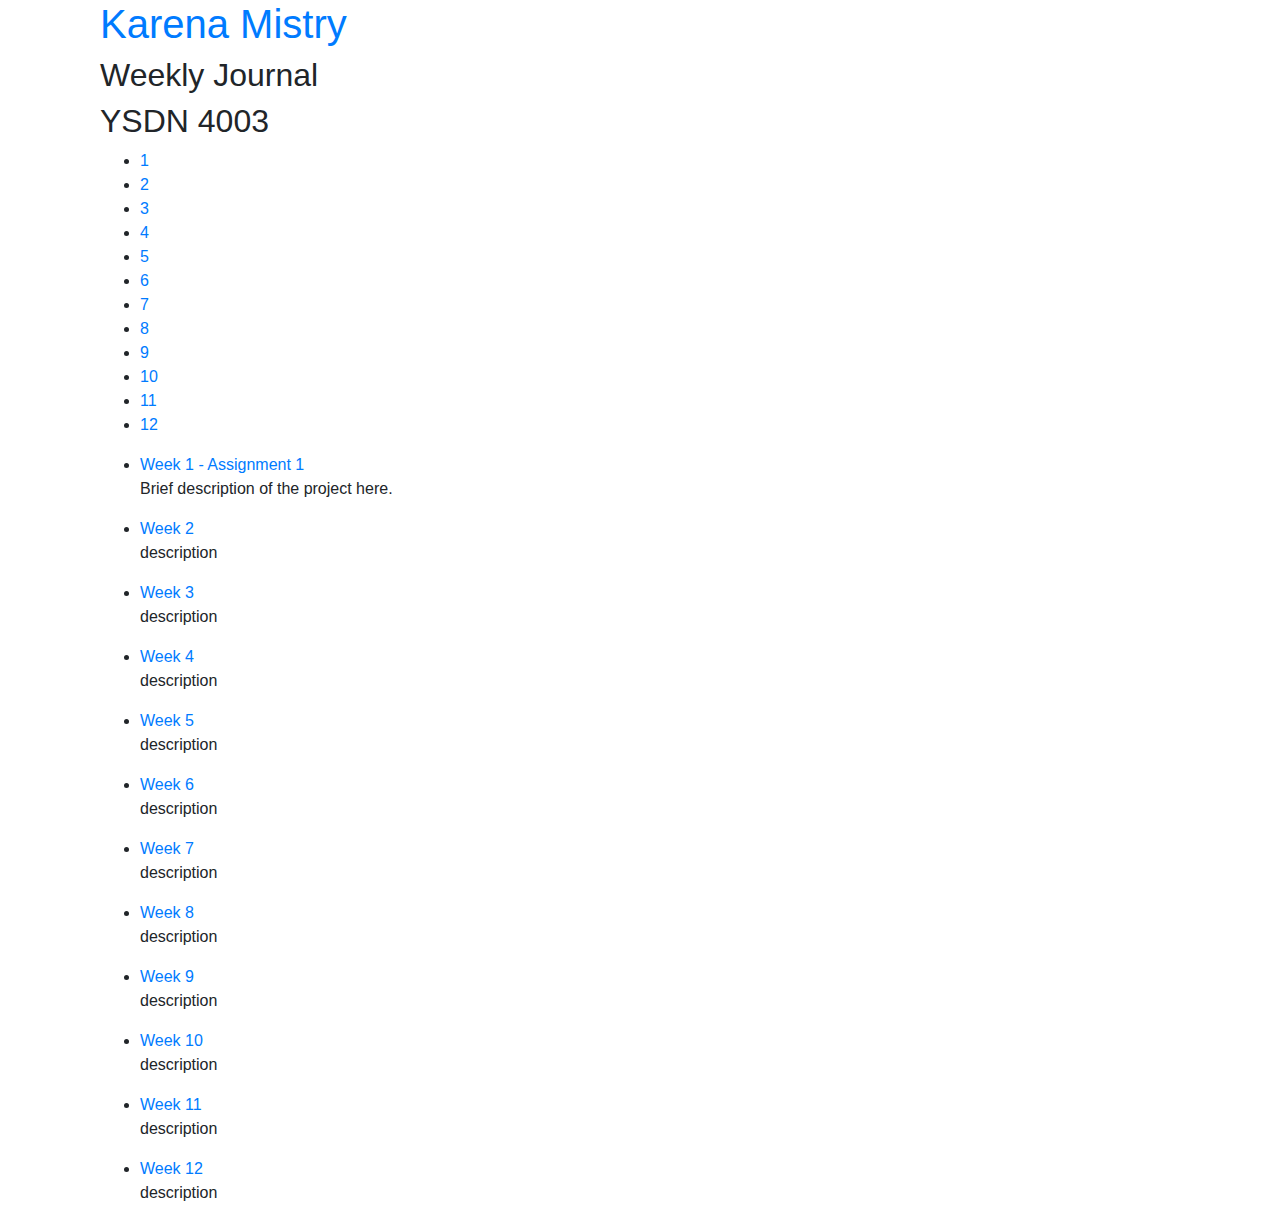
==== index.html @ 9c0b6291 "Update index.html" ====
<!DOCTYPE html>
<html lang="en" dir="ltr">
  <head>
    <meta charset="utf-8">
    <link rel="stylesheet" href="https://stackpath.bootstrapcdn.com/bootstrap/4.3.1/css/bootstrap.min.css" integrity="sha384-ggOyR0iXCbMQv3Xipma34MD+dH/1fQ784/j6cY/iJTQUOhcWr7x9JvoRxT2MZw1T" crossorigin="anonymous">
    <script src="https://stackpath.bootstrapcdn.com/bootstrap/4.3.1/js/bootstrap.min.js" integrity="sha384-JjSmVgyd0p3pXB1rRibZUAYoIIy6OrQ6VrjIEaFf/nJGzIxFDsf4x0xIM+B07jRM" crossorigin="anonymous"></script>
    <link rel="stylesheet" href="styles.css">
    <title>Karena's Website</title>
  </head>
  <body>

<div class="container" id="all">

  <div class="container" id="box-left">
    <div class="row">
      <div class="col-4" id="left">
        <h1><a href="index.html">Karena Mistry </a></h1>
        <div id="left-titles">
          <h2>Weekly Journal</h2>
          <h2>YSDN 4003</h2>
          <ul id="left-list">
            <li><a href="#">1</a></li>
            <li><a href="#">2</a></li>
            <li><a href="#">3</a></li>
            <li><a href="#">4</a></li>
            <li><a href="#">5</a></li>
            <li><a href="#">6</a></li>
            <li><a href="#">7</a></li>
            <li><a href="#">8</a></li>
            <li><a href="#">9</a></li>
            <li><a href="#">10</a></li>
            <li><a href="#">11</a></li>
            <li><a href="#">12</a></li>
          </ul>
        </div>
      </div>
    </div>
  </div>

  <div class="container" id="box-right">
    <div class="row">
      <div class="col-8" id="list">
        <ul>
          <li>
            <a href="assignment_1.html">Week 1 - Assignment 1</a>
            <p>Brief description of the project here. </p>
          </li>
          <li>
            <a href="#">Week 2</a>
            <p>description</p>
          </li>
          <li>
            <a href="#">Week 3</a>
            <p>description</p>
          </li>
          <li>
            <a href="#">Week 4</a>
            <p>description</p>
          </li>
          <li>
            <a href="#">Week 5</a>
            <p>description</p>
          </li>
          <li>
            <a href="#">Week 6</a>
            <p>description</p>
          </li>
          <li>
            <a href="#">Week 7</a>
            <p>description</p>
          </li>
          <li>
            <a href="#">Week 8</a>
            <p>description</p>
          </li>
          <li>
            <a href="#">Week 9</a>
            <p>description</p>
          </li>
          <li>
            <a href="#">Week 10</a>
            <p>description</p>
          </li>
          <li>
            <a href="#">Week 11</a>
            <p>description</p>
          </li>
          <li>
            <a href="#">Week 12</a>
            <p>description</p>
          </li>
        </ul>
      </div>
    </div>
  </div>
</div>








  </body>
</html>
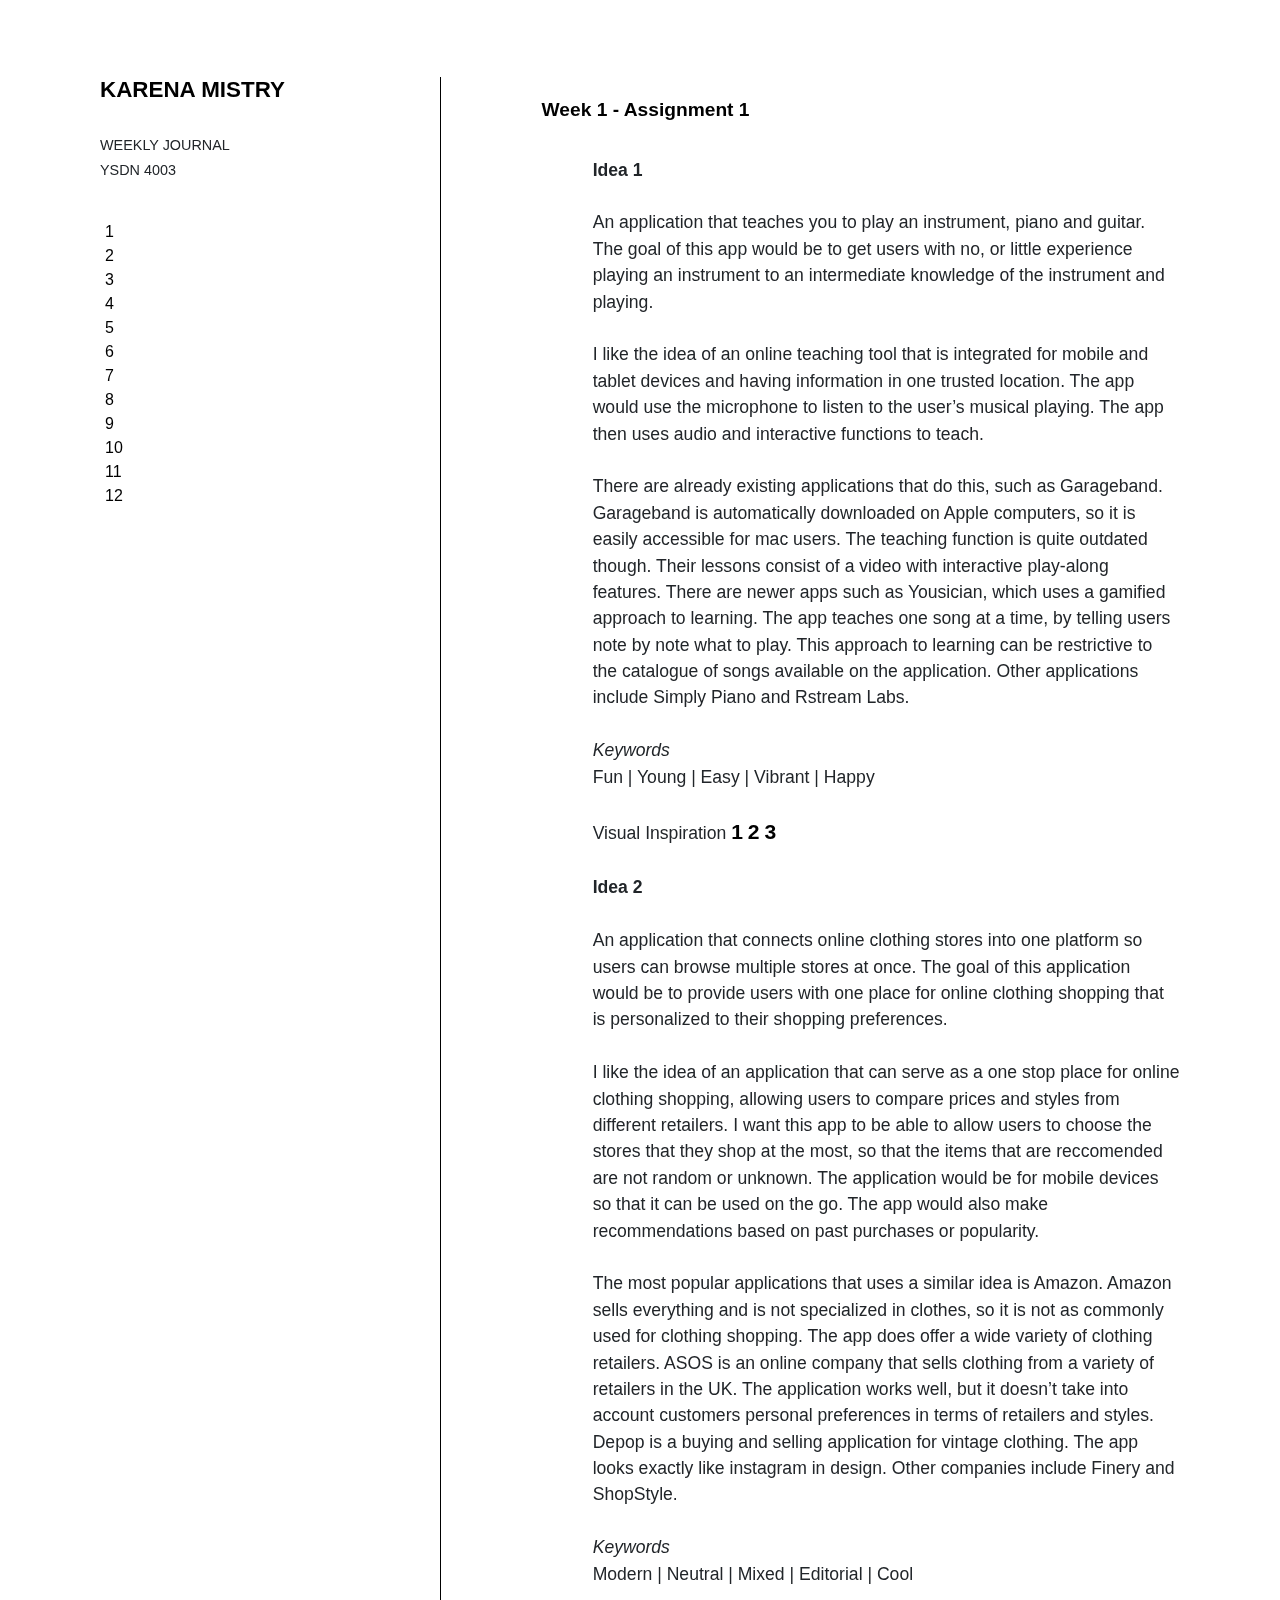
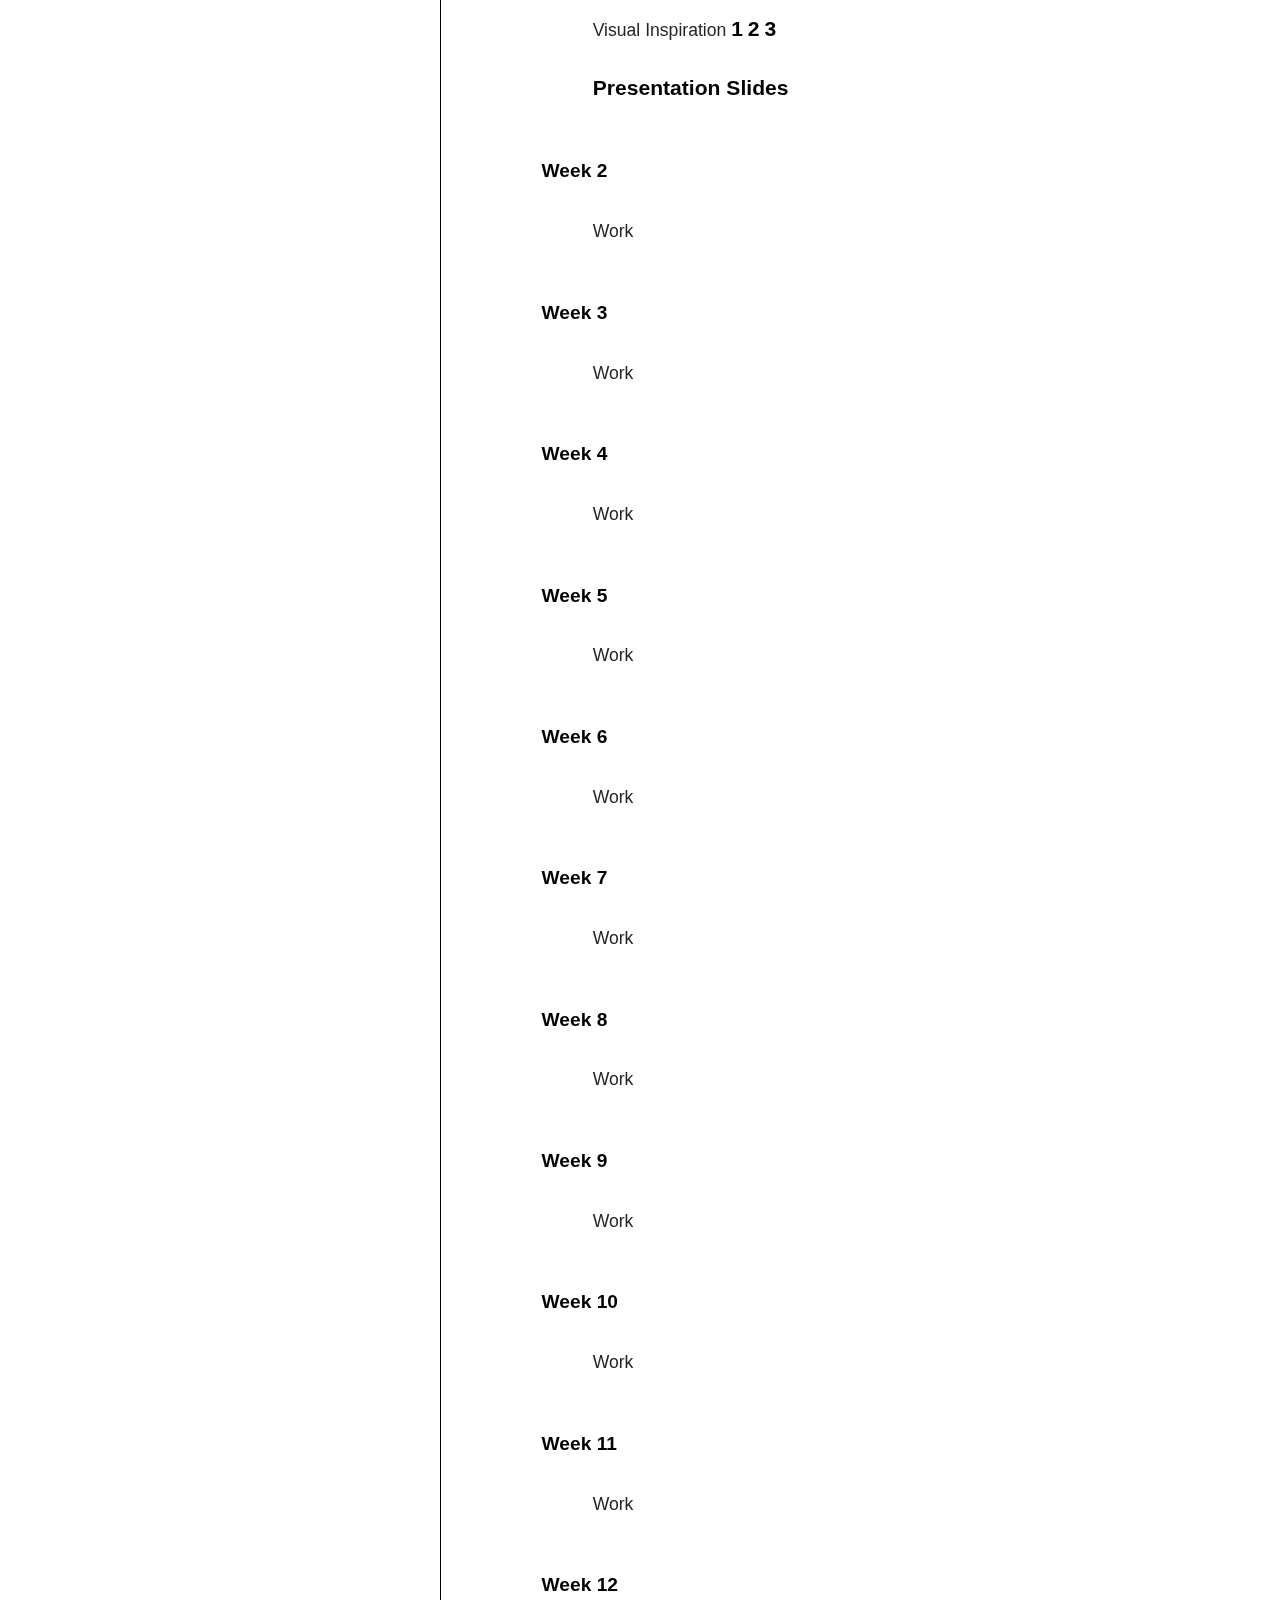
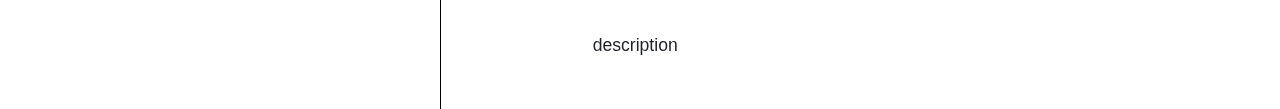
==== commit 6545f765: "Add files via upload" ====
--- a/index.html
+++ b/index.html
@@ -1,6 +1,7 @@
 <!DOCTYPE html>
 <html lang="en" dir="ltr">
   <head>
+    <link href="https://fonts.googleapis.com/css?family=Manjari:100,400,700&display=swap" rel="stylesheet">
     <meta charset="utf-8">
     <link rel="stylesheet" href="https://stackpath.bootstrapcdn.com/bootstrap/4.3.1/css/bootstrap.min.css" integrity="sha384-ggOyR0iXCbMQv3Xipma34MD+dH/1fQ784/j6cY/iJTQUOhcWr7x9JvoRxT2MZw1T" crossorigin="anonymous">
     <script src="https://stackpath.bootstrapcdn.com/bootstrap/4.3.1/js/bootstrap.min.js" integrity="sha384-JjSmVgyd0p3pXB1rRibZUAYoIIy6OrQ6VrjIEaFf/nJGzIxFDsf4x0xIM+B07jRM" crossorigin="anonymous"></script>
@@ -13,24 +14,24 @@
 
   <div class="container" id="box-left">
     <div class="row">
-      <div class="col-4" id="left">
+      <div class="col-3" id="left">
         <h1><a href="index.html">Karena Mistry </a></h1>
         <div id="left-titles">
           <h2>Weekly Journal</h2>
           <h2>YSDN 4003</h2>
           <ul id="left-list">
-            <li><a href="#">1</a></li>
-            <li><a href="#">2</a></li>
-            <li><a href="#">3</a></li>
-            <li><a href="#">4</a></li>
-            <li><a href="#">5</a></li>
-            <li><a href="#">6</a></li>
-            <li><a href="#">7</a></li>
-            <li><a href="#">8</a></li>
-            <li><a href="#">9</a></li>
-            <li><a href="#">10</a></li>
-            <li><a href="#">11</a></li>
-            <li><a href="#">12</a></li>
+            <li><a href="#name-1">1</a></li>
+            <li><a href="#name-2">2</a></li>
+            <li><a href="#name-3">3</a></li>
+            <li><a href="#name-4">4</a></li>
+            <li><a href="#name-5">5</a></li>
+            <li><a href="#name-6">6</a></li>
+            <li><a href="#name-7">7</a></li>
+            <li><a href="#name-8">8</a></li>
+            <li><a href="#name-9">9</a></li>
+            <li><a href="#name-10">10</a></li>
+            <li><a href="#name-11">11</a></li>
+            <li><a href="#name-12">12</a></li>
           </ul>
         </div>
       </div>
@@ -39,54 +40,92 @@
 
   <div class="container" id="box-right">
     <div class="row">
-      <div class="col-8" id="list">
+      <div class="col-12" id="list">
         <ul>
           <li>
-            <a href="assignment_1.html">Week 1 - Assignment 1</a>
-            <p>Brief description of the project here. </p>
+            <a id="name-1" href="#">Week 1 - Assignment 1</a>
+            <p>
+              <strong>Idea 1</strong>
+              <br><br>
+              An application that teaches you to play an instrument, piano and guitar.
+              The goal of this app would be to get users with no, or little experience playing an instrument to an intermediate knowledge of the instrument and playing.
+              <br><br>
+              I like the idea of an online teaching tool that is integrated for mobile and tablet devices and having information in one trusted location. The app would use the microphone to listen to the user’s musical playing. The app then uses audio and interactive functions to teach.
+              <br><br>
+              There are already existing applications that do this, such as Garageband. Garageband is automatically downloaded on Apple computers, so it is easily accessible for mac users. The teaching function is quite outdated though. Their lessons consist of a video with interactive play-along features. There are newer apps such as Yousician, which uses a gamified approach to learning. The app teaches one song at a time, by telling users note by note what to play. This approach to learning can be restrictive to the catalogue of songs available on the application. Other applications include Simply Piano and Rstream Labs.
+              <br><br>
+              <em>Keywords</em>
+              <br>
+              Fun | Young | Easy | Vibrant | Happy
+              <br><br>
+              Visual Inspiration
+              <a href="https://dribbble.com/shots/3319431-fretShapes-guitar-scale-visualizer-UI?utm_source=Clipboard_Shot&utm_campaign=raleighgreen&utm_content=fretShapes%20guitar%20scale%20visualizer%20UI&utm_medium=Social_Share">1</a>
+              <a href="https://dribbble.com/shots/3319431-fretShapes-guitar-scale-visualizer-UI?utm_source=Clipboard_Shot&utm_campaign=raleighgreen&utm_content=fretShapes%20guitar%20scale%20visualizer%20UI&utm_medium=Social_Share">2</a>
+              <a href="https://dribbble.com/shots/2330166-Cheeky-Fingers-App-Piano-Chord?utm_source=Clipboard_Shot&utm_campaign=mulhoon&utm_content=Cheeky%20Fingers%20App%20-%20Piano%20Chord&utm_medium=Social_Share">3</a>              <br><br>
+              <strong>Idea 2</strong>
+              <br><br>
+              An application that connects online clothing stores into one platform so users can browse multiple stores at once.
+              The goal of this application would be to provide users with one place for online clothing shopping that is personalized to their shopping preferences.
+              <br><br>
+              I like the idea of an application that can serve as a one stop place for online clothing shopping, allowing users to compare prices and styles from different retailers. I want this app to be able to allow users to choose the stores that they shop at the most, so that the items that are reccomended are not random or unknown. The application would be for mobile devices so that it can be used on the go. The app would also make recommendations based on past purchases or popularity.
+              <br><br>
+              The most popular applications that uses a similar idea is Amazon. Amazon sells everything and is not specialized in clothes, so it is not as commonly used for clothing shopping. The app does offer a wide variety of clothing retailers. ASOS is an online company that sells clothing from a variety of retailers in the UK. The application works well, but it doesn’t take into account customers personal preferences in terms of retailers and styles. Depop is a buying and selling application for vintage clothing. The app looks exactly like instagram in design. Other companies include Finery and ShopStyle.
+              <br><br>
+              <em>Keywords</em>
+              <br>
+              Modern | Neutral | Mixed | Editorial | Cool
+              <br><br>
+              Visual Inspiration
+              <a href="https://dribbble.com/shots/7055617-A-WQ-Young-Lab-Stories-Page-Cinema4D-Animation?utm_source=Clipboard_Shot&utm_campaign=Zhenya_Artem&utm_content=A%2BWQ%20%2F%20Young%20Lab%20Stories%20Page%20Cinema4D%20Animation&utm_medium=Social_Share">1</a>
+              <a href="https://dribbble.com/shots/5628090-Roxane-fashion-store-homepage-mobile-ver?utm_source=Clipboard_Shot&utm_campaign=dawidtomczyk&utm_content=Roxane%20fashion%20store%20-%20homepage%20mobile%20ver&utm_medium=Social_Share">2</a>
+              <a href="https://dribbble.com/shots/5364378-Sneakers-Exploration?utm_source=Clipboard_Shot&utm_campaign=jakesunshine&utm_content=Sneakers%20-%20Exploration&utm_medium=Social_Share">3</a>
+              <br><br>
+              <a href="#">Presentation Slides</a>
+
+            </p>
           </li>
           <li>
-            <a href="#">Week 2</a>
-            <p>description</p>
+            <a id="name-2" href="#">Week 2</a>
+            <p>Work</p>
           </li>
           <li>
-            <a href="#">Week 3</a>
-            <p>description</p>
+            <a id="name-3" href="#">Week 3</a>
+            <p>Work</p>
           </li>
           <li>
-            <a href="#">Week 4</a>
-            <p>description</p>
+            <a id="name-4" href="#">Week 4</a>
+            <p>Work</p>
           </li>
           <li>
-            <a href="#">Week 5</a>
-            <p>description</p>
+            <a id="name-5" href="#">Week 5</a>
+            <p>Work</p>
           </li>
           <li>
-            <a href="#">Week 6</a>
-            <p>description</p>
+            <a id="name-6" href="#">Week 6</a>
+            <p>Work</p>
           </li>
           <li>
-            <a href="#">Week 7</a>
-            <p>description</p>
+            <a id="name-7" href="#">Week 7</a>
+            <p>Work</p>
           </li>
           <li>
-            <a href="#">Week 8</a>
-            <p>description</p>
+            <a id="name-8" href="#">Week 8</a>
+            <p>Work</p>
           </li>
           <li>
-            <a href="#">Week 9</a>
-            <p>description</p>
+            <a id="name-9" href="#">Week 9</a>
+            <p>Work</p>
           </li>
           <li>
-            <a href="#">Week 10</a>
-            <p>description</p>
+            <a id="name-10" href="#">Week 10</a>
+            <p>Work</p>
           </li>
           <li>
-            <a href="#">Week 11</a>
-            <p>description</p>
+            <a id="name-11" href="#">Week 11</a>
+            <p>Work</p>
           </li>
           <li>
-            <a href="#">Week 12</a>
+            <a id="name-12" href="#">Week 12</a>
             <p>description</p>
           </li>
         </ul>
--- a/styles.css
+++ b/styles.css
@@ -0,0 +1,61 @@
+/* -------------------Index Page CSS----------------------------------*/
+
+body{
+/*  font-family: 'Manjari', sans-serif;*/
+}
+#all{
+padding-top: 6%;
+}
+#left{
+}
+#left h1{
+  font-size: 1.4em;
+  text-transform: uppercase;
+  font-weight: bold;
+}
+#left a{
+  color: black;
+}
+#left-titles{
+  padding-top: 10%;
+}
+#left h2{
+  font-size: 0.9em;
+  text-transform: uppercase;
+}
+#list{
+  border-left: double 1px black;
+  padding-left: 8%
+}
+#list a{
+  font-size: 1.2em;
+  font-weight: bold;
+  color: black;
+}
+#list li{
+  padding: 3% 0 3%;
+  list-style: none;
+}
+#list p{
+  font-size: 1.1em;
+}
+#box-left{
+  position: fixed;
+}
+#box-right{
+  width: 68%;
+  float: right;
+}
+#box-right p{
+  padding: 5% 0% 0% 8%;
+}
+#left-list li{
+  list-style: none;
+}
+#left-list {
+  margin-top: 40px;
+  padding-left: 5px;
+}
+#link-mini{
+  font-size: 0.3em!;
+}
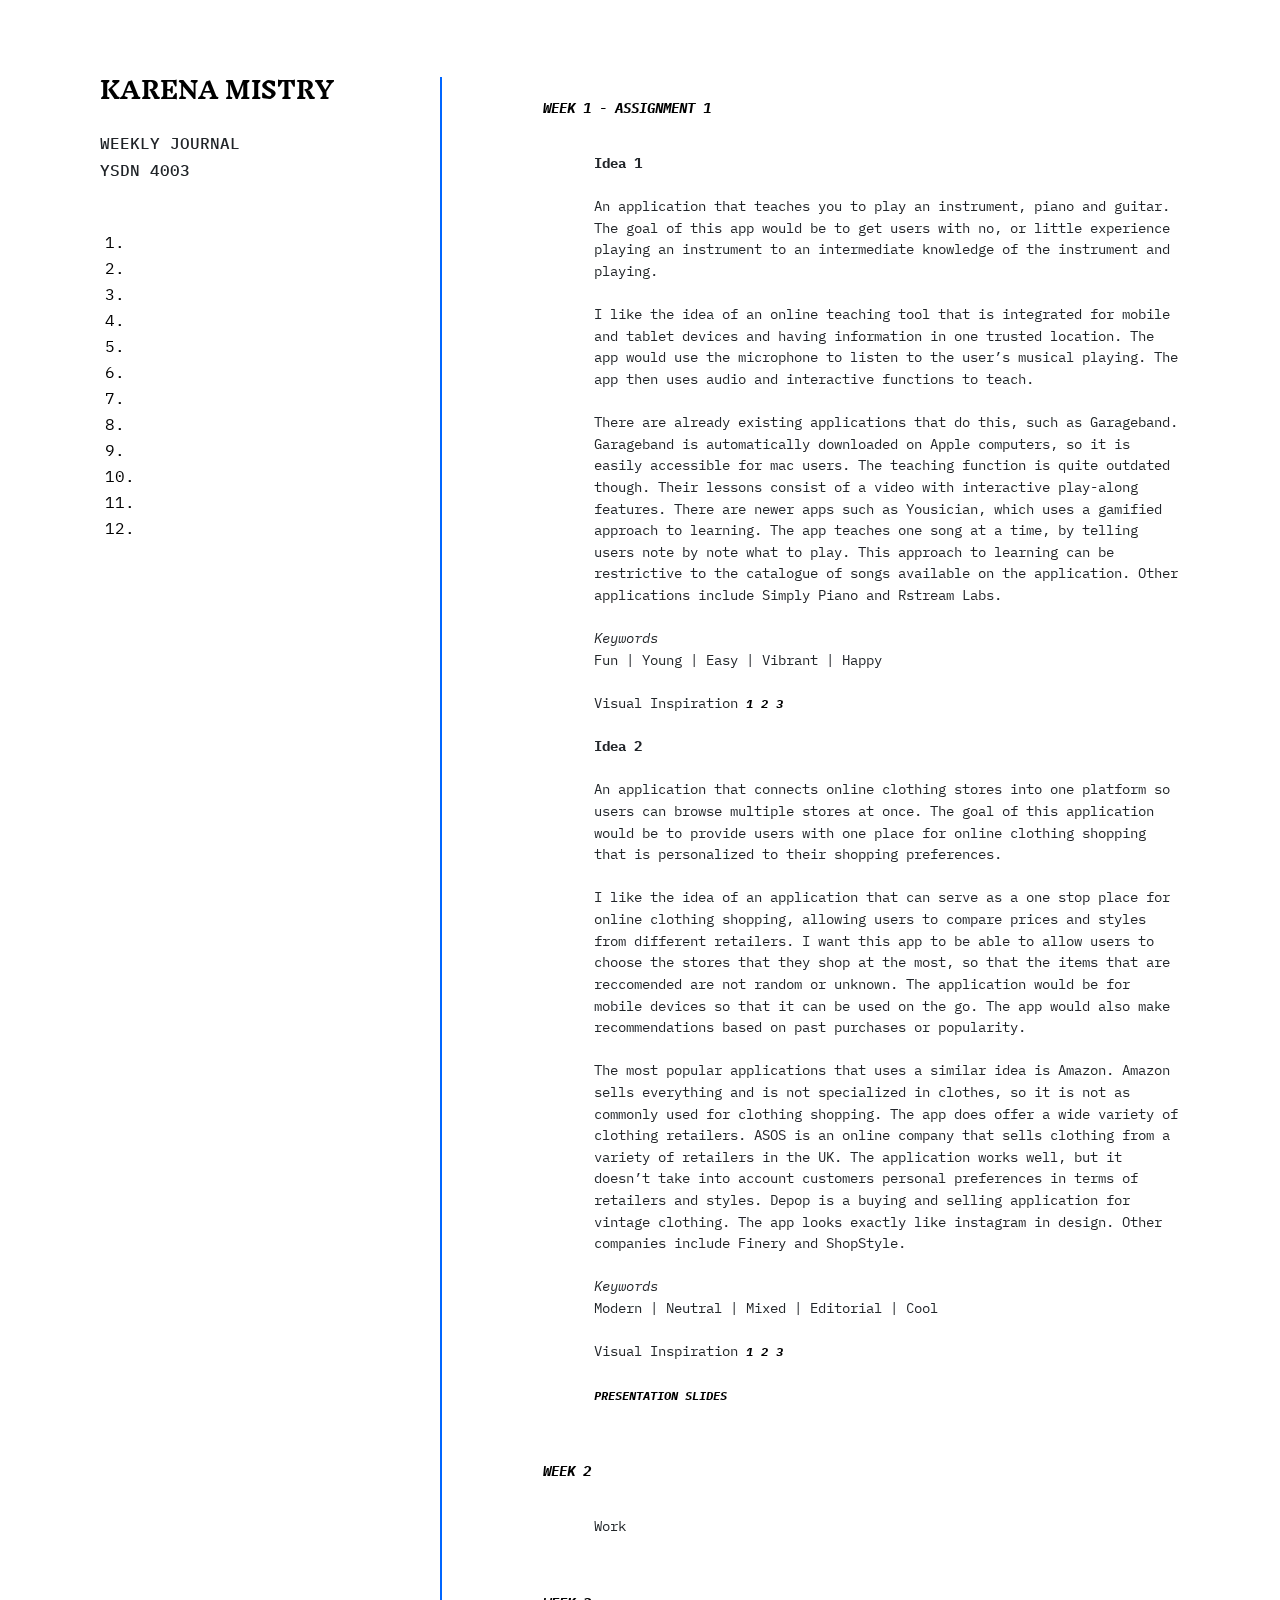
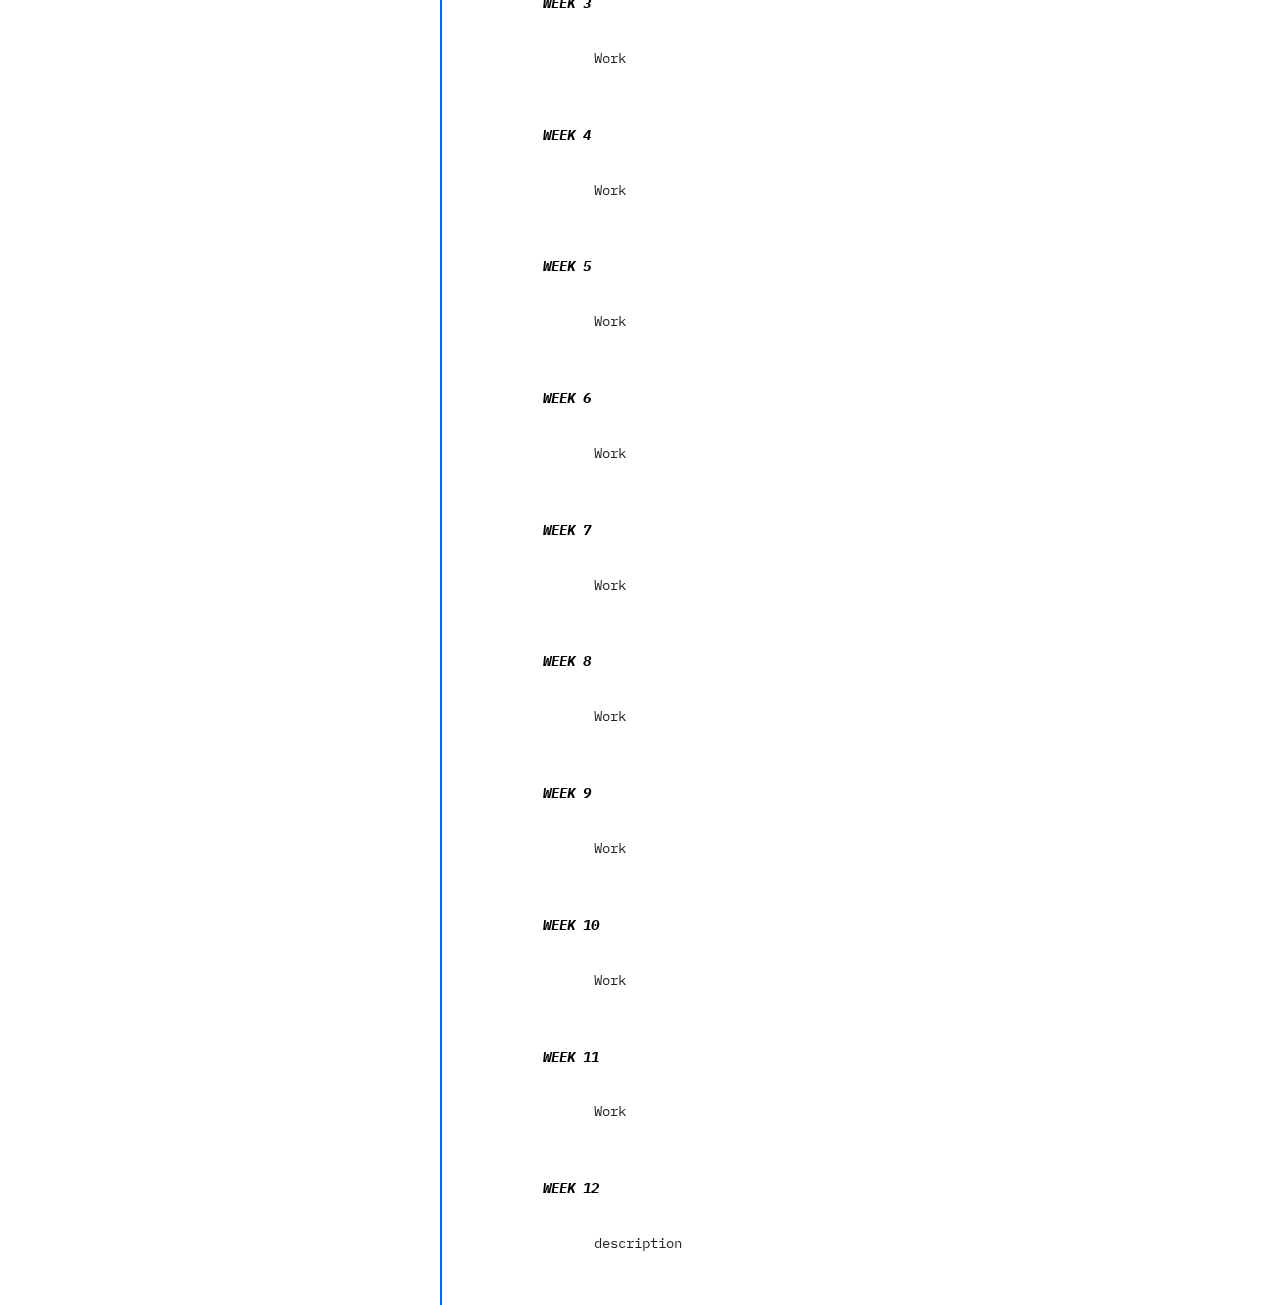
==== commit ed20d485: "Add files via upload" ====
--- a/index.html
+++ b/index.html
@@ -1,7 +1,7 @@
 <!DOCTYPE html>
 <html lang="en" dir="ltr">
   <head>
-    <link href="https://fonts.googleapis.com/css?family=Manjari:100,400,700&display=swap" rel="stylesheet">
+    <link href="https://fonts.googleapis.com/css?family=IBM+Plex+Mono:300,400,700i|Inknut+Antiqua:300,400,700,900" rel="stylesheet">
     <meta charset="utf-8">
     <link rel="stylesheet" href="https://stackpath.bootstrapcdn.com/bootstrap/4.3.1/css/bootstrap.min.css" integrity="sha384-ggOyR0iXCbMQv3Xipma34MD+dH/1fQ784/j6cY/iJTQUOhcWr7x9JvoRxT2MZw1T" crossorigin="anonymous">
     <script src="https://stackpath.bootstrapcdn.com/bootstrap/4.3.1/js/bootstrap.min.js" integrity="sha384-JjSmVgyd0p3pXB1rRibZUAYoIIy6OrQ6VrjIEaFf/nJGzIxFDsf4x0xIM+B07jRM" crossorigin="anonymous"></script>
@@ -14,24 +14,24 @@
 
   <div class="container" id="box-left">
     <div class="row">
-      <div class="col-3" id="left">
+      <div class="col" id="left">
         <h1><a href="index.html">Karena Mistry </a></h1>
-        <div id="left-titles">
+        <div id="left-subheadings">
           <h2>Weekly Journal</h2>
           <h2>YSDN 4003</h2>
-          <ul id="left-list">
-            <li><a href="#name-1">1</a></li>
-            <li><a href="#name-2">2</a></li>
-            <li><a href="#name-3">3</a></li>
-            <li><a href="#name-4">4</a></li>
-            <li><a href="#name-5">5</a></li>
-            <li><a href="#name-6">6</a></li>
-            <li><a href="#name-7">7</a></li>
-            <li><a href="#name-8">8</a></li>
-            <li><a href="#name-9">9</a></li>
-            <li><a href="#name-10">10</a></li>
-            <li><a href="#name-11">11</a></li>
-            <li><a href="#name-12">12</a></li>
+          <ul id="number-list">
+            <li><a href="#name-1">1.</a></li>
+            <li><a href="#name-2">2.</a></li>
+            <li><a href="#name-3">3.</a></li>
+            <li><a href="#name-4">4.</a></li>
+            <li><a href="#name-5">5.</a></li>
+            <li><a href="#name-6">6.</a></li>
+            <li><a href="#name-7">7.</a></li>
+            <li><a href="#name-8">8.</a></li>
+            <li><a href="#name-9">9.</a></li>
+            <li><a href="#name-10">10.</a></li>
+            <li><a href="#name-11">11.</a></li>
+            <li><a href="#name-12">12.</a></li>
           </ul>
         </div>
       </div>
@@ -40,7 +40,7 @@
 
   <div class="container" id="box-right">
     <div class="row">
-      <div class="col-12" id="list">
+      <div class="col" id="list">
         <ul>
           <li>
             <a id="name-1" href="#">Week 1 - Assignment 1</a>
--- a/styles.css
+++ b/styles.css
@@ -1,46 +1,71 @@
-/* -------------------Index Page CSS----------------------------------*/
+/* -------------------LEFT----------------------------------*/
 
 body{
-/*  font-family: 'Manjari', sans-serif;*/
 }
 #all{
 padding-top: 6%;
 }
+#box-left{
+  position: fixed;
+}
 #left{
 }
+/* TITLE : KARENA MISTRY */
 #left h1{
   font-size: 1.4em;
+  font-family: 'Inknut Antiqua', serif;
+  font-weight: 700;
   text-transform: uppercase;
-  font-weight: bold;
 }
 #left a{
   color: black;
 }
-#left-titles{
-  padding-top: 10%;
+/* SUBTITLE : WEEKLY JOURNAL ETC. */
+#left h2{
+  font-size: 1em;
+  text-transform: uppercase;
+  font-family: 'IBM Plex Mono', monospace;
 }
-#left h2{
-  font-size: 0.9em;
+#left-subheadings{
+  padding-top: 2%;
+}
+/* Number List : 1,2,3...etc */
+#number-list li{
+  list-style: none;
+  font-family: 'IBM Plex Mono', monospace;
+  margin-top: 2px;
+}
+#number-list {
+  margin-top: 50px;
+  padding-left: 5px;
+}
+
+
+/* -------------------RIGHT----------------------------------*/
+
+
+
+#list{
+  border-left: double 2px #0066FF;
+  padding-left: 8%;
+}
+/* RIGHT LINKS : WEEK 1,WEEK 2 ETC.  */
+#list a{
+  font-size: 0.85em;
+  color: black;
+  font-family: 'IBM Plex Mono', monospace;
   text-transform: uppercase;
-}
-#list{
-  border-left: double 1px black;
-  padding-left: 8%
-}
-#list a{
-  font-size: 1.2em;
-  font-weight: bold;
-  color: black;
+  font-weight: 700;
+  font-style: oblique;
 }
 #list li{
   padding: 3% 0 3%;
   list-style: none;
 }
+/* BODY : SMALL TEXT */
 #list p{
-  font-size: 1.1em;
-}
-#box-left{
-  position: fixed;
+  font-family: 'IBM Plex Mono', monospace;
+  font-size: 0.9em;
 }
 #box-right{
   width: 68%;
@@ -49,13 +74,3 @@
 #box-right p{
   padding: 5% 0% 0% 8%;
 }
-#left-list li{
-  list-style: none;
-}
-#left-list {
-  margin-top: 40px;
-  padding-left: 5px;
-}
-#link-mini{
-  font-size: 0.3em!;
-}
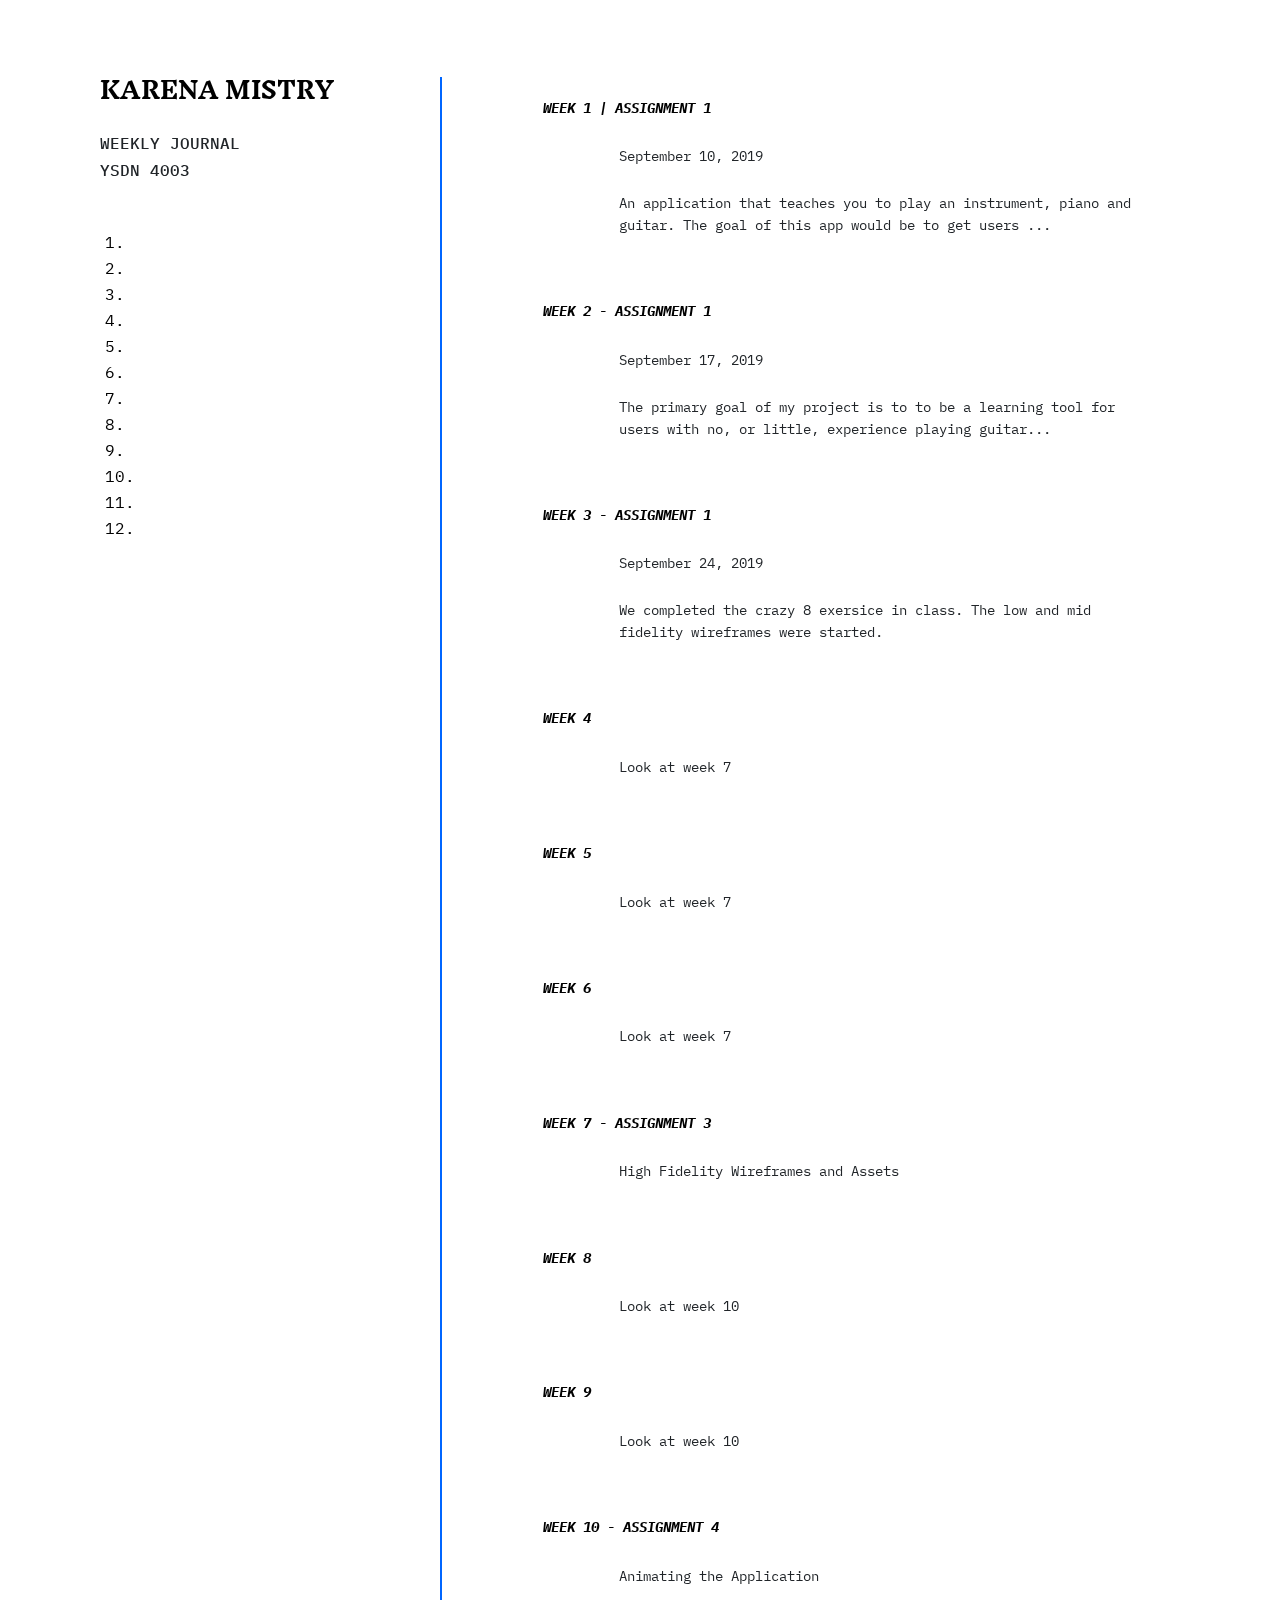
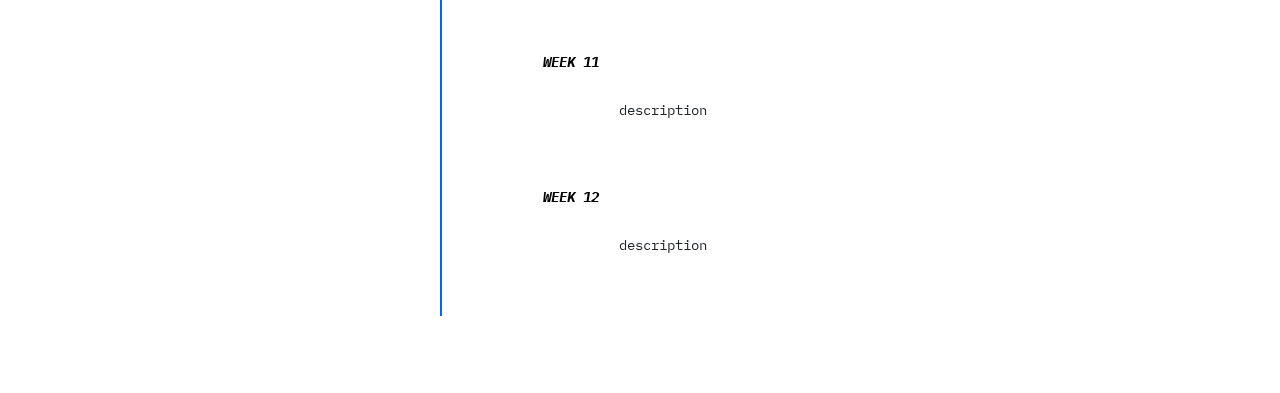
==== commit 0b185494: "Add files via upload" ====
--- a/index.html
+++ b/index.html
@@ -1,7 +1,7 @@
 <!DOCTYPE html>
 <html lang="en" dir="ltr">
   <head>
-    <link href="https://fonts.googleapis.com/css?family=IBM+Plex+Mono:300,400,700i|Inknut+Antiqua:300,400,700,900" rel="stylesheet">
+    <link href="https://fonts.googleapis.com/css?family=IBM+Plex+Mono:300,300i,400,400i,700,700i|Inknut+Antiqua:300,400,700,900" rel="stylesheet">
     <meta charset="utf-8">
     <link rel="stylesheet" href="https://stackpath.bootstrapcdn.com/bootstrap/4.3.1/css/bootstrap.min.css" integrity="sha384-ggOyR0iXCbMQv3Xipma34MD+dH/1fQ784/j6cY/iJTQUOhcWr7x9JvoRxT2MZw1T" crossorigin="anonymous">
     <script src="https://stackpath.bootstrapcdn.com/bootstrap/4.3.1/js/bootstrap.min.js" integrity="sha384-JjSmVgyd0p3pXB1rRibZUAYoIIy6OrQ6VrjIEaFf/nJGzIxFDsf4x0xIM+B07jRM" crossorigin="anonymous"></script>
@@ -43,86 +43,54 @@
       <div class="col" id="list">
         <ul>
           <li>
-            <a id="name-1" href="#">Week 1 - Assignment 1</a>
-            <p>
-              <strong>Idea 1</strong>
-              <br><br>
-              An application that teaches you to play an instrument, piano and guitar.
-              The goal of this app would be to get users with no, or little experience playing an instrument to an intermediate knowledge of the instrument and playing.
-              <br><br>
-              I like the idea of an online teaching tool that is integrated for mobile and tablet devices and having information in one trusted location. The app would use the microphone to listen to the user’s musical playing. The app then uses audio and interactive functions to teach.
-              <br><br>
-              There are already existing applications that do this, such as Garageband. Garageband is automatically downloaded on Apple computers, so it is easily accessible for mac users. The teaching function is quite outdated though. Their lessons consist of a video with interactive play-along features. There are newer apps such as Yousician, which uses a gamified approach to learning. The app teaches one song at a time, by telling users note by note what to play. This approach to learning can be restrictive to the catalogue of songs available on the application. Other applications include Simply Piano and Rstream Labs.
-              <br><br>
-              <em>Keywords</em>
-              <br>
-              Fun | Young | Easy | Vibrant | Happy
-              <br><br>
-              Visual Inspiration
-              <a href="https://dribbble.com/shots/3319431-fretShapes-guitar-scale-visualizer-UI?utm_source=Clipboard_Shot&utm_campaign=raleighgreen&utm_content=fretShapes%20guitar%20scale%20visualizer%20UI&utm_medium=Social_Share">1</a>
-              <a href="https://dribbble.com/shots/3319431-fretShapes-guitar-scale-visualizer-UI?utm_source=Clipboard_Shot&utm_campaign=raleighgreen&utm_content=fretShapes%20guitar%20scale%20visualizer%20UI&utm_medium=Social_Share">2</a>
-              <a href="https://dribbble.com/shots/2330166-Cheeky-Fingers-App-Piano-Chord?utm_source=Clipboard_Shot&utm_campaign=mulhoon&utm_content=Cheeky%20Fingers%20App%20-%20Piano%20Chord&utm_medium=Social_Share">3</a>              <br><br>
-              <strong>Idea 2</strong>
-              <br><br>
-              An application that connects online clothing stores into one platform so users can browse multiple stores at once.
-              The goal of this application would be to provide users with one place for online clothing shopping that is personalized to their shopping preferences.
-              <br><br>
-              I like the idea of an application that can serve as a one stop place for online clothing shopping, allowing users to compare prices and styles from different retailers. I want this app to be able to allow users to choose the stores that they shop at the most, so that the items that are reccomended are not random or unknown. The application would be for mobile devices so that it can be used on the go. The app would also make recommendations based on past purchases or popularity.
-              <br><br>
-              The most popular applications that uses a similar idea is Amazon. Amazon sells everything and is not specialized in clothes, so it is not as commonly used for clothing shopping. The app does offer a wide variety of clothing retailers. ASOS is an online company that sells clothing from a variety of retailers in the UK. The application works well, but it doesn’t take into account customers personal preferences in terms of retailers and styles. Depop is a buying and selling application for vintage clothing. The app looks exactly like instagram in design. Other companies include Finery and ShopStyle.
-              <br><br>
-              <em>Keywords</em>
-              <br>
-              Modern | Neutral | Mixed | Editorial | Cool
-              <br><br>
-              Visual Inspiration
-              <a href="https://dribbble.com/shots/7055617-A-WQ-Young-Lab-Stories-Page-Cinema4D-Animation?utm_source=Clipboard_Shot&utm_campaign=Zhenya_Artem&utm_content=A%2BWQ%20%2F%20Young%20Lab%20Stories%20Page%20Cinema4D%20Animation&utm_medium=Social_Share">1</a>
-              <a href="https://dribbble.com/shots/5628090-Roxane-fashion-store-homepage-mobile-ver?utm_source=Clipboard_Shot&utm_campaign=dawidtomczyk&utm_content=Roxane%20fashion%20store%20-%20homepage%20mobile%20ver&utm_medium=Social_Share">2</a>
-              <a href="https://dribbble.com/shots/5364378-Sneakers-Exploration?utm_source=Clipboard_Shot&utm_campaign=jakesunshine&utm_content=Sneakers%20-%20Exploration&utm_medium=Social_Share">3</a>
-              <br><br>
-              <a href="#">Presentation Slides</a>
+            <a id="name-1" href="week-1.html">Week 1 | Assignment 1</a>
+            <p>September 10, 2019</p>
+            <p>An application that teaches you to play an instrument, piano and guitar. The goal of this app would be to get users ...</p>
+          </li>
 
-            </p>
+          <li>
+            <a id="name-2" href="week-2.html">Week 2 - Assignment 1</a>
+            <p>September 17, 2019</p>
+            <p>The primary goal of my project is to to be a learning tool for users with no, or little, experience playing guitar...</p>
+
           </li>
+
           <li>
-            <a id="name-2" href="#">Week 2</a>
-            <p>Work</p>
-          </li>
-          <li>
-            <a id="name-3" href="#">Week 3</a>
-            <p>Work</p>
+            <a id="name-3" href="week-3.html">Week 3 - Assignment 1</a>
+            <p>September 24, 2019</p>
+            <p>We completed the crazy 8 exersice in class. The low and mid fidelity wireframes were started. </p>
           </li>
           <li>
             <a id="name-4" href="#">Week 4</a>
-            <p>Work</p>
+            <p>Look at week 7</p>
           </li>
           <li>
             <a id="name-5" href="#">Week 5</a>
-            <p>Work</p>
+            <p>Look at week 7</p>
           </li>
           <li>
             <a id="name-6" href="#">Week 6</a>
-            <p>Work</p>
+            <p>Look at week 7</p>
           </li>
           <li>
-            <a id="name-7" href="#">Week 7</a>
-            <p>Work</p>
+            <a id="name-7" href="week-7.html">Week 7 - Assignment 3</a>
+            <p>High Fidelity Wireframes and Assets</p>
           </li>
           <li>
             <a id="name-8" href="#">Week 8</a>
-            <p>Work</p>
+            <p>Look at week 10</p>
           </li>
           <li>
             <a id="name-9" href="#">Week 9</a>
-            <p>Work</p>
+            <p>Look at week 10</p>
           </li>
           <li>
-            <a id="name-10" href="#">Week 10</a>
-            <p>Work</p>
+            <a id="name-10" href="week-10.html">Week 10 - Assignment 4</a>
+            <p>Animating the Application</p>
           </li>
           <li>
             <a id="name-11" href="#">Week 11</a>
-            <p>Work</p>
+            <p>description</p>
           </li>
           <li>
             <a id="name-12" href="#">Week 12</a>
@@ -135,11 +103,5 @@
 </div>
 
 
-
-
-
-
-
-
   </body>
 </html>
--- a/styles.css
+++ b/styles.css
@@ -1,6 +1,7 @@
 /* -------------------LEFT----------------------------------*/
 
-body{
+html{
+  padding-bottom: 6%;
 }
 #all{
 padding-top: 6%;
@@ -72,5 +73,19 @@
   float: right;
 }
 #box-right p{
-  padding: 5% 0% 0% 8%;
+  margin: 4%;
+  padding: 0% 0% 0% 8%;
 }
+
+
+/* -------------------Pages----------------------------------*/
+
+#img-hmw{
+  width: 800px;
+  display: block;
+}
+.images-animation img{
+  display: block;
+  border: 1px solid lightgrey;
+  margin-top: 5%;
+}
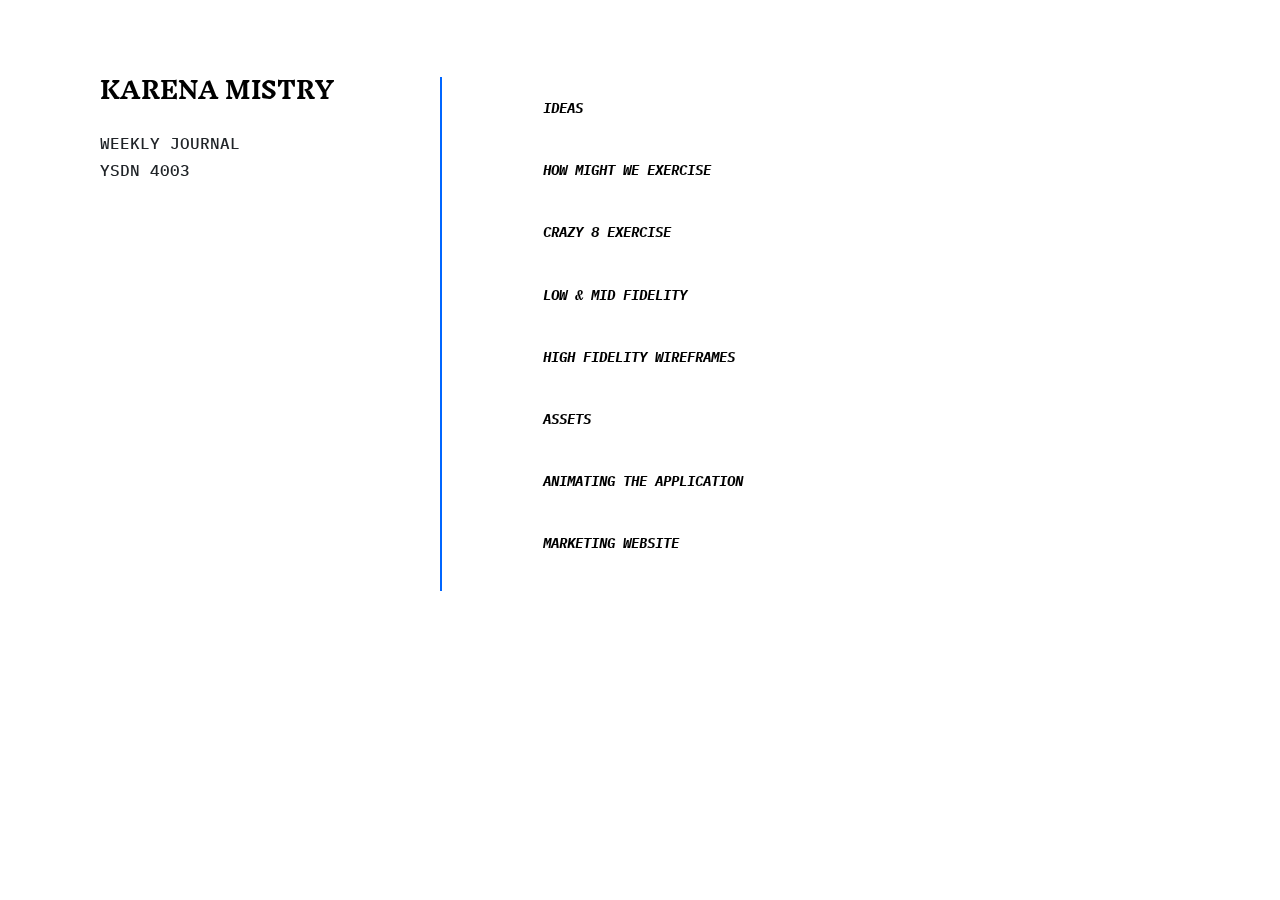
==== commit d878e33a: "Add files via upload" ====
--- a/index.html
+++ b/index.html
@@ -1,12 +1,13 @@
 <!DOCTYPE html>
-<html lang="en" dir="ltr">
+<html lang="en">
   <head>
     <link href="https://fonts.googleapis.com/css?family=IBM+Plex+Mono:300,300i,400,400i,700,700i|Inknut+Antiqua:300,400,700,900" rel="stylesheet">
+    <link href="https://fonts.googleapis.com/css?family=Nunito:200,200i,300,300i,400,400i,600,600i,700,700i,800,800i,900,900i&display=swap" rel="stylesheet">
     <meta charset="utf-8">
     <link rel="stylesheet" href="https://stackpath.bootstrapcdn.com/bootstrap/4.3.1/css/bootstrap.min.css" integrity="sha384-ggOyR0iXCbMQv3Xipma34MD+dH/1fQ784/j6cY/iJTQUOhcWr7x9JvoRxT2MZw1T" crossorigin="anonymous">
     <script src="https://stackpath.bootstrapcdn.com/bootstrap/4.3.1/js/bootstrap.min.js" integrity="sha384-JjSmVgyd0p3pXB1rRibZUAYoIIy6OrQ6VrjIEaFf/nJGzIxFDsf4x0xIM+B07jRM" crossorigin="anonymous"></script>
     <link rel="stylesheet" href="styles.css">
-    <title>Karena's Website</title>
+    <title>Master Guitar -  Karena Mistry</title>
   </head>
   <body>
 
@@ -19,20 +20,6 @@
         <div id="left-subheadings">
           <h2>Weekly Journal</h2>
           <h2>YSDN 4003</h2>
-          <ul id="number-list">
-            <li><a href="#name-1">1.</a></li>
-            <li><a href="#name-2">2.</a></li>
-            <li><a href="#name-3">3.</a></li>
-            <li><a href="#name-4">4.</a></li>
-            <li><a href="#name-5">5.</a></li>
-            <li><a href="#name-6">6.</a></li>
-            <li><a href="#name-7">7.</a></li>
-            <li><a href="#name-8">8.</a></li>
-            <li><a href="#name-9">9.</a></li>
-            <li><a href="#name-10">10.</a></li>
-            <li><a href="#name-11">11.</a></li>
-            <li><a href="#name-12">12.</a></li>
-          </ul>
         </div>
       </div>
     </div>
@@ -43,58 +30,30 @@
       <div class="col" id="list">
         <ul>
           <li>
-            <a id="name-1" href="week-1.html">Week 1 | Assignment 1</a>
-            <p>September 10, 2019</p>
-            <p>An application that teaches you to play an instrument, piano and guitar. The goal of this app would be to get users ...</p>
+            <a id="name-1" href="week-1.html">Ideas</a>
           </li>
 
           <li>
-            <a id="name-2" href="week-2.html">Week 2 - Assignment 1</a>
-            <p>September 17, 2019</p>
-            <p>The primary goal of my project is to to be a learning tool for users with no, or little, experience playing guitar...</p>
-
+            <a id="name-2" href="week-2.html">How Might We Exercise</a>
           </li>
 
           <li>
-            <a id="name-3" href="week-3.html">Week 3 - Assignment 1</a>
-            <p>September 24, 2019</p>
-            <p>We completed the crazy 8 exersice in class. The low and mid fidelity wireframes were started. </p>
+            <a id="name-3" href="week-3.html">Crazy 8 Exercise</a>
           </li>
           <li>
-            <a id="name-4" href="#">Week 4</a>
-            <p>Look at week 7</p>
+            <a id="name-4" href="week-4.html">Low & Mid Fidelity</a>
           </li>
           <li>
-            <a id="name-5" href="#">Week 5</a>
-            <p>Look at week 7</p>
+            <a id="name-7" href="week-7.html">High Fidelity Wireframes</a>
           </li>
           <li>
-            <a id="name-6" href="#">Week 6</a>
-            <p>Look at week 7</p>
+            <a id="name-8" href="week-8.html">Assets</a>
           </li>
           <li>
-            <a id="name-7" href="week-7.html">Week 7 - Assignment 3</a>
-            <p>High Fidelity Wireframes and Assets</p>
+            <a id="name-10" href="week-10.html">Animating the Application</a>
           </li>
           <li>
-            <a id="name-8" href="#">Week 8</a>
-            <p>Look at week 10</p>
-          </li>
-          <li>
-            <a id="name-9" href="#">Week 9</a>
-            <p>Look at week 10</p>
-          </li>
-          <li>
-            <a id="name-10" href="week-10.html">Week 10 - Assignment 4</a>
-            <p>Animating the Application</p>
-          </li>
-          <li>
-            <a id="name-11" href="#">Week 11</a>
-            <p>description</p>
-          </li>
-          <li>
-            <a id="name-12" href="#">Week 12</a>
-            <p>description</p>
+            <a id="name-11" href="week-11.html">Marketing Website</a>
           </li>
         </ul>
       </div>
